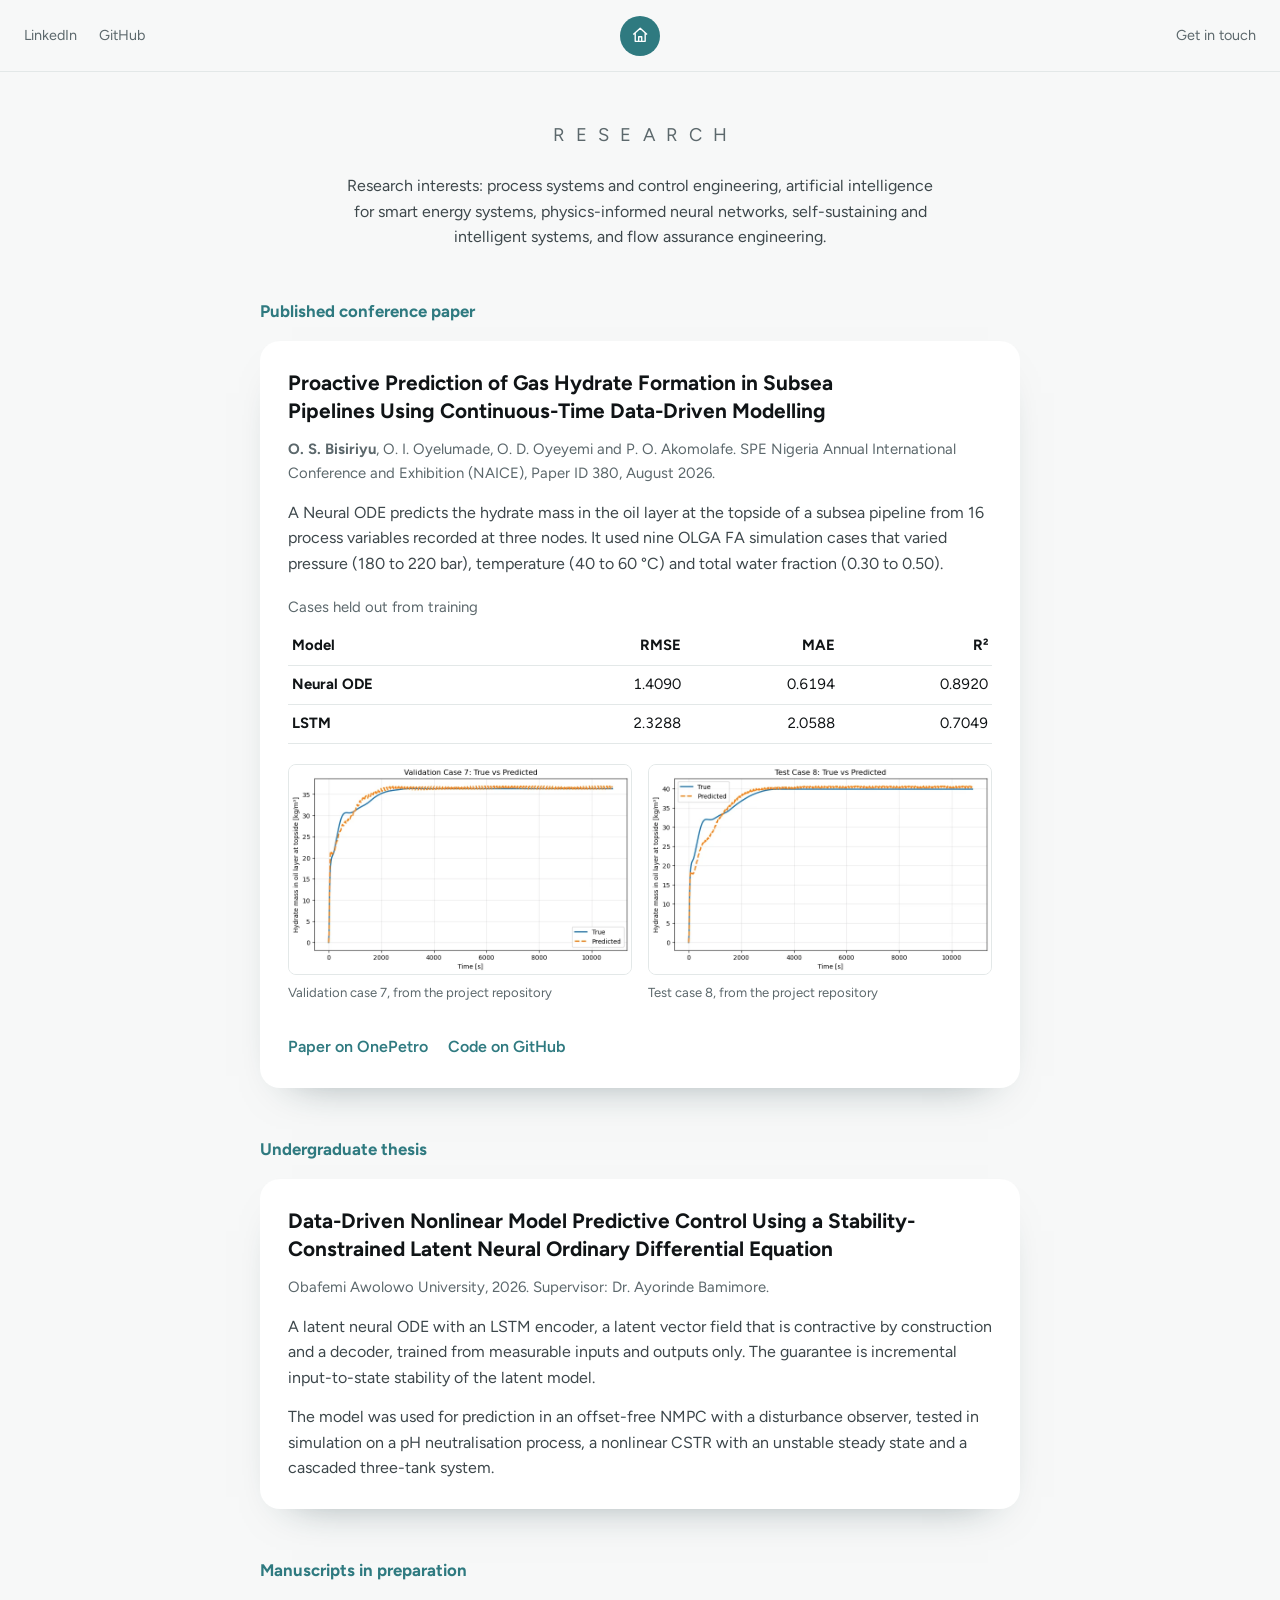
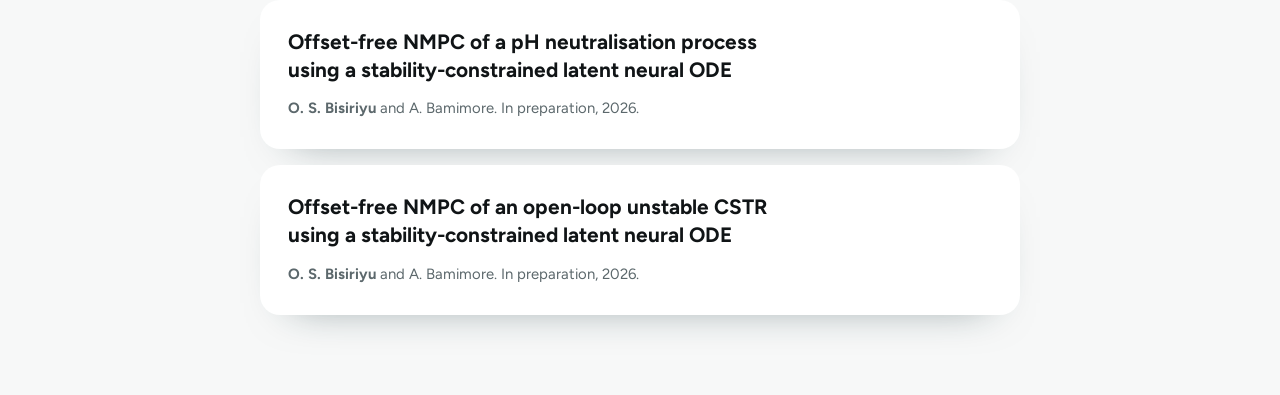
==== research.html @ a317c0d2 "Add research page, tools, inference project and contact links Co-Authored-By: Claude Sonnet 5.5 <nor" ====
<!doctype html>
<html lang="en">
<head>
  <meta charset="utf-8">
  <meta name="viewport" content="width=device-width, initial-scale=1">
  <title>Research and publications | Opeyemi Sodiq Bisiriyu</title>
  <meta name="description" content="Published conference paper, undergraduate thesis and manuscripts in preparation by Opeyemi Sodiq Bisiriyu.">
  <link rel="canonical" href="https://captaincode21.github.io/research.html">
  <link rel="icon" href="assets/favicon.svg" type="image/svg+xml">
  <link rel="stylesheet" href="styles.css">
</head>
<body class="scrolled sub">
  <header class="top">
    <span class="links"><a href="https://www.linkedin.com/in/opeyemi-bisiriyu-a831b3240">LinkedIn</a><a href="https://github.com/captaincode21">GitHub</a></span>
    <a class="home" href="./" aria-label="Home"><svg viewBox="0 0 24 24" aria-hidden="true"><path d="m3 11 9-8 9 8M5.500 9.500V20h13V9.500M10 20v-6h4v6"/></svg></a>
    <a class="touch" href="./#contact">Get in touch</a>
  </header>

  <main class="research">
    <h1 class="title">Research</h1>
    <p class="interests">Research interests: process systems and control engineering, artificial intelligence for smart energy systems, physics-informed neural networks, self-sustaining and intelligent systems, and flow assurance engineering.</p>

    <h2>Published conference paper</h2>
    <article class="paper">
      <h3>Proactive Prediction of Gas Hydrate Formation in Subsea Pipelines Using Continuous-Time Data-Driven Modelling</h3>
      <p class="cite"><strong>O. S. Bisiriyu</strong>, O. I. Oyelumade, O. D. Oyeyemi and P. O. Akomolafe. SPE Nigeria Annual International Conference and Exhibition (NAICE), Paper ID 380, August 2026.</p>
      <p>A Neural ODE predicts the hydrate mass in the oil layer at the topside of a subsea pipeline from 16 process variables recorded at three nodes. It used nine OLGA FA simulation cases that varied pressure (180 to 220 bar), temperature (40 to 60 &deg;C) and total water fraction (0.30 to 0.50).</p>
      <table>
        <caption>Cases held out from training</caption>
        <thead><tr><th scope="col">Model</th><th scope="col">RMSE</th><th scope="col">MAE</th><th scope="col">R&sup2;</th></tr></thead>
        <tbody>
          <tr><th scope="row">Neural ODE</th><td>1.4090</td><td>0.6194</td><td>0.8920</td></tr>
          <tr><th scope="row">LSTM</th><td>2.3288</td><td>2.0588</td><td>0.7049</td></tr>
        </tbody>
      </table>
      <div class="figs">
        <figure><img src="assets/research/validation-case-7.webp" width="764" height="468" loading="lazy" alt="True and predicted hydrate mass over time for validation case 7"><figcaption>Validation case 7, from the project repository</figcaption></figure>
        <figure><img src="assets/research/test-case-8.webp" width="764" height="468" loading="lazy" alt="True and predicted hydrate mass over time for test case 8"><figcaption>Test case 8, from the project repository</figcaption></figure>
      </div>
      <p><a class="more" href="https://onepetro.org/SPENAIC/proceedings-abstract/26NAIC/26NAIC/802210">Paper on OnePetro</a><a class="more" href="https://github.com/captaincode21/hydrate-node-flowassurance">Code on GitHub</a></p>
    </article>

    <h2>Undergraduate thesis</h2>
    <article class="paper">
      <h3>Data-Driven Nonlinear Model Predictive Control Using a Stability-Constrained Latent Neural Ordinary Differential Equation</h3>
      <p class="cite">Obafemi Awolowo University, 2026. Supervisor: Dr. Ayorinde Bamimore.</p>
      <p>A latent neural ODE with an LSTM encoder, a latent vector field that is contractive by construction and a decoder, trained from measurable inputs and outputs only. The guarantee is incremental input-to-state stability of the latent model.</p>
      <p>The model was used for prediction in an offset-free NMPC with a disturbance observer, tested in simulation on a pH neutralisation process, a nonlinear CSTR with an unstable steady state and a cascaded three-tank system.</p>
    </article>

    <h2>Manuscripts in preparation</h2>
    <article class="paper">
      <h3>Offset-free NMPC of a pH neutralisation process using a stability-constrained latent neural ODE</h3>
      <p class="cite"><strong>O. S. Bisiriyu</strong> and A. Bamimore. In preparation, 2026.</p>
    </article>
    <article class="paper">
      <h3>Offset-free NMPC of an open-loop unstable CSTR using a stability-constrained latent neural ODE</h3>
      <p class="cite"><strong>O. S. Bisiriyu</strong> and A. Bamimore. In preparation, 2026.</p>
    </article>
  </main>
</body>
</html>
---- styles.css ----
@font-face { font-family: Figtree; font-weight: 300 900; font-display: swap; src: url(assets/figtree.woff2) format("woff2"); }
:root { --bg: #f7f8f8; --card: #fff; --ink: #101416; --body: #3d474b; --soft: #5c686c; --line: #e3e8e8; --teal: #2f7a80; --band: #cfe0e1; }

* { box-sizing: border-box; margin: 0; padding: 0; }
html { scroll-behavior: smooth; }
body { background: var(--bg); color: var(--ink); font-family: Figtree, system-ui, sans-serif; line-height: 1.6; overflow-x: hidden; }
a { color: inherit; text-decoration: none; }
a:focus-visible, button:focus-visible, .track:focus-visible { outline: 2px solid var(--teal); outline-offset: 4px; border-radius: 4px; }
.sr { position: absolute; width: 1px; height: 1px; overflow: hidden; clip-path: inset(50%); white-space: nowrap; }
.skip { position: fixed; left: 1rem; top: -4rem; z-index: 5; background: var(--ink); color: #fff; padding: .5rem 1rem; }
.skip:focus { top: 1rem; }

.top { position: fixed; inset: 0 0 auto; z-index: 3; display: flex; justify-content: space-between; align-items: center; padding: 1.1rem 1.5rem; font-size: .9rem; color: var(--soft); transition: background .25s, box-shadow .25s; }
.scrolled .top { background: var(--bg); box-shadow: 0 1px 0 var(--line); }
.top a { padding: .4rem 0; }
.top a:hover, nav a:hover { color: var(--teal); }
.touch { display: flex; align-items: center; gap: .5rem; }
.touch svg { width: 20px; height: 20px; }

.hero { position: relative; min-height: 100vh; min-height: 100svh; display: flex; flex-direction: column; align-items: center; justify-content: center; text-align: center; padding: 5rem 1.25rem; overflow: hidden; }
.ring { position: absolute; left: 50%; top: 50%; border: 1px solid var(--line); border-radius: 50%; translate: -50% -50%; animation: breathe 6s ease-in-out infinite; pointer-events: none; }
.ring:nth-child(1) { width: 340px; height: 340px; }
.ring:nth-child(2) { width: 540px; height: 540px; animation-delay: .6s; }
.ring:nth-child(3) { width: 760px; height: 760px; animation-delay: 1.2s; }
@keyframes breathe { 50% { scale: 1.05; opacity: .55; } }
.hero > :not(.ring) { position: relative; }
.avatar { width: clamp(168px, 26vh, 232px); height: auto; aspect-ratio: 1; border-radius: 50%; object-fit: cover; box-shadow: 0 0 0 6px #fff, 0 18px 40px -18px rgb(20 50 55 / .45); }
.role { margin-top: 2.25rem; font-size: .8rem; font-weight: 500; letter-spacing: .36em; padding-left: .36em; line-height: 2; text-transform: uppercase; color: var(--soft); }
.role span { display: inline-block; }
h1 { margin-top: .7rem; min-height: 1.2em; display: flex; align-items: center; justify-content: center; font-size: clamp(2rem, 5.4vw, 3.4rem); font-weight: 650; line-height: 1.2; letter-spacing: -.015em; }
.cursor { display: inline-block; width: 4px; height: 1em; margin-left: .2em; vertical-align: -.12em; background: var(--teal); opacity: .6; animation: blink 1s steps(1) infinite; }
@keyframes blink { 50% { opacity: 0; } }
.lead { max-width: 33em; margin-top: 1rem; font-size: clamp(1.05rem, 1.9vw, 1.35rem); color: var(--body); text-wrap: balance; }
nav { display: flex; flex-wrap: wrap; justify-content: center; gap: .5rem 2.6rem; margin-top: 2rem; font-size: .78rem; letter-spacing: .12em; text-transform: uppercase; color: var(--soft); }
nav a { padding: .6rem 0; }

section.page { position: relative; min-height: 100vh; min-height: 100svh; display: flex; flex-direction: column; justify-content: center; padding: 6rem 1.5rem 5rem; }
.title { margin-bottom: 3rem; text-align: center; font-size: 1.15rem; font-weight: 400; letter-spacing: .6em; padding-left: .6em; text-transform: uppercase; color: var(--soft); }
.wrap { width: 100%; max-width: 62rem; margin: 0 auto; }

.about { display: grid; grid-template-columns: 18rem 1fr; gap: 4rem; align-items: center; }
.about img { width: 100%; height: auto; border-radius: 1.25rem; box-shadow: 0 24px 50px -28px rgb(20 50 55 / .5); }
.about h3 { font-size: clamp(1.5rem, 3vw, 2rem); line-height: 1.25; margin-bottom: 1.25rem; text-wrap: balance; }
.about p { color: var(--body); margin-top: 1rem; }

.group { text-align: center; }
.group + .group { margin-top: 3.5rem; }
.group h3 { font-size: 1.05rem; font-weight: 600; margin-bottom: 1.75rem; }
.tiles { display: flex; flex-wrap: wrap; justify-content: center; gap: 1.75rem 1rem; max-width: 38rem; margin: 0 auto; list-style: none; }
.tiles li { width: 8.5rem; font-size: .92rem; line-height: 1.35; color: var(--body); }
.tiles svg { display: block; width: 5rem; height: 5rem; margin: 0 auto .85rem; padding: 1.35rem; border-radius: 50%; background: var(--card); box-shadow: 0 10px 24px -14px rgb(20 50 55 / .45); fill: none; stroke: var(--teal); stroke-width: 1.6; stroke-linecap: round; stroke-linejoin: round; }

.projects { overflow: hidden; }
.projects::before { content: ""; position: absolute; inset: 28% -10% 12%; background: var(--band); opacity: .55; transform: skewY(-9deg); }
.projects > * { position: relative; }
.track { display: flex; overflow-x: auto; scroll-snap-type: x mandatory; scrollbar-width: none; }
.track::-webkit-scrollbar { display: none; }
.slide { flex: 0 0 100%; min-width: 0; scroll-snap-align: start; display: grid; grid-template-columns: 1.15fr 1fr; gap: 3rem; align-items: center; padding: 1rem 1.75rem 2.75rem; }
.drawing { background: var(--card); border-radius: 1.25rem; padding: 1.5rem; box-shadow: 0 24px 50px -30px rgb(20 50 55 / .55); }
.meta { display: flex; align-items: center; gap: .75rem; font-size: .88rem; color: var(--body); }
.status { padding: .1rem .7rem; border-radius: 2rem; background: var(--card); border: 1px dashed var(--teal); color: var(--teal); font-weight: 600; }
.slide h3 { margin: .9rem 0; font-size: clamp(1.35rem, 2.6vw, 1.8rem); line-height: 1.25; }
.slide h3 span { text-decoration: underline; text-decoration-color: var(--teal); text-underline-offset: .2em; }
.slide p { color: var(--body); }
.tools { display: flex; flex-wrap: wrap; gap: .45rem; list-style: none; margin-top: 1.25rem; }
.tools li { padding: .2rem .7rem; background: var(--card); border-radius: .5rem; font-size: .82rem; }
.more { display: inline-block; margin: 1.1rem 1.25rem 0 0; font-weight: 600; color: var(--teal); }
.controls { display: flex; justify-content: center; align-items: center; gap: 1rem; margin-top: 1rem; }
.controls button { cursor: pointer; border: 0; background: var(--card); color: var(--ink); width: 2.75rem; height: 2.75rem; border-radius: 50%; font: inherit; font-size: 1.2rem; box-shadow: 0 8px 20px -12px rgb(20 50 55 / .6); }
#dots { display: flex; gap: .25rem; }
#dots button { width: 1.5rem; height: 1.5rem; background: none; box-shadow: none; display: grid; place-items: center; }
#dots button::after { content: ""; width: .6rem; height: .6rem; border-radius: 50%; background: #aab9bb; }
#dots button[aria-current="true"]::after { background: var(--teal); }

.drawing svg { display: block; width: 100%; height: auto; }
.drawing svg * { fill: none; stroke: #5c686c; stroke-width: 1.6; stroke-linejoin: round; stroke-linecap: round; }
.drawing svg text { fill: #5c686c; stroke: none; font: 500 12px Figtree, system-ui, sans-serif; }
.drawing svg .head { fill: #5c686c; stroke: none; }
.drawing svg .axis { stroke: #d5dddd; }
.drawing svg .pv { stroke: var(--teal); stroke-width: 2.4; }
.drawing svg .mv { stroke: #b4651c; stroke-width: 2.2; }
.drawing svg .limit { stroke: #b4651c; stroke-dasharray: 7 5; }
.drawing svg .vessel { stroke-width: 2.2; fill: #edf3f3; }
.drawing svg .pipe { stroke-width: 2.8; }
.drawing svg .est { stroke: var(--teal); stroke-dasharray: 4 4; }

.contact { text-align: center; }
.contact h3 { font-size: clamp(1.6rem, 4vw, 2.4rem); margin-bottom: 2rem; }
.contact dl { display: inline-grid; grid-template-columns: auto auto; gap: .75rem 1.5rem; text-align: left; font-size: 1.1rem; }
.contact dt { color: var(--soft); }
.contact dd a { color: var(--teal); text-decoration: underline; text-underline-offset: .2em; overflow-wrap: anywhere; }
.pending { color: var(--soft); border-bottom: 1px dashed var(--soft); }

.top .home { position: absolute; left: 50%; top: 50%; translate: -50% -50%; width: 2.5rem; height: 2.5rem; padding: 0; border-radius: 50%; background: var(--teal); display: grid; place-items: center; opacity: 0; visibility: hidden; transition: opacity .25s, visibility .25s; }
.home svg { width: 1.15rem; height: 1.15rem; fill: none; stroke: #fff; stroke-width: 1.8; stroke-linejoin: round; }
.scrolled .home { opacity: 1; visibility: visible; }

.links { display: flex; gap: 1.4rem; }
.kit { display: grid; grid-template-columns: repeat(2, minmax(0, 1fr)); gap: 1.25rem; text-align: left; }
.kit > div { background: var(--card); border-radius: 1rem; padding: 1.25rem; box-shadow: 0 14px 34px -26px rgb(20 50 55 / .55); }
.kit h4 { font-size: .95rem; margin-bottom: .75rem; color: var(--teal); }
.chips { display: flex; flex-wrap: wrap; gap: .45rem; list-style: none; }
.chips li { padding: .2rem .7rem; background: var(--bg); border-radius: .5rem; font-size: .86rem; }

.sub .top .home { opacity: 1; visibility: visible; }
.research { max-width: 50rem; margin: 0 auto; padding: 7rem 1.25rem 5rem; }
.research .title { font-size: 1.15rem; min-height: 0; display: block; line-height: 1.4; margin-bottom: 1.5rem; }
.interests { text-align: center; color: var(--body); max-width: 38rem; margin: 0 auto; }
.research h2 { font-size: 1.05rem; color: var(--teal); margin: 3rem 0 1rem; }
.paper { background: var(--card); border-radius: 1.25rem; padding: 1.75rem; box-shadow: 0 20px 44px -32px rgb(20 50 55 / .55); }
.paper + .paper { margin-top: 1rem; }
.paper h3 { font-size: 1.3rem; line-height: 1.35; text-wrap: balance; }
.paper p { margin-top: .85rem; color: var(--body); }
.paper .cite { font-size: .93rem; color: var(--soft); }
.paper table { width: 100%; border-collapse: collapse; margin-top: 1.25rem; font-size: .93rem; font-variant-numeric: tabular-nums; }
.paper caption { text-align: left; color: var(--soft); margin-bottom: .4rem; }
.paper th, .paper td { padding: .45rem .25rem; border-bottom: 1px solid var(--line); text-align: right; }
.paper th:first-child { text-align: left; }
.figs { display: grid; grid-template-columns: repeat(2, minmax(0, 1fr)); gap: 1rem; margin-top: 1.25rem; }
.figs img { display: block; width: 100%; height: auto; border: 1px solid var(--line); border-radius: .5rem; }
.figs figcaption { margin-top: .4rem; font-size: .82rem; color: var(--soft); }

@media (max-width: 760px) {
  .kit, .figs { grid-template-columns: minmax(0, 1fr); }
  .paper { padding: 1.25rem; }
  .contact dl { grid-template-columns: minmax(0, 1fr); gap: .15rem; text-align: center; font-size: 1rem; }
  .contact dd { margin-bottom: .9rem; }
  .about, .slide { grid-template-columns: minmax(0, 1fr); gap: 2rem; }
  .about img { max-width: 14rem; margin: 0 auto; }
  .drawing { padding: .75rem; }
  .slide { padding: .75rem 1rem 2rem; }
}
@media (max-width: 480px) {
  .top { padding: .8rem 1.1rem; font-size: .82rem; }
  .role { margin-top: 1.5rem; }
  .avatar { width: 150px; }
  nav { max-width: 19rem; margin-top: 1.25rem; gap: 0 1.5rem; }
  .title { letter-spacing: .4em; padding-left: .4em; margin-bottom: 2rem; }
  .tiles { gap: 1.5rem .6rem; }
  .tiles li { width: 5.9rem; font-size: .84rem; }
}
@media (prefers-reduced-motion: reduce) { html { scroll-behavior: auto; } *, *::before { animation: none !important; transition: none !important; } }
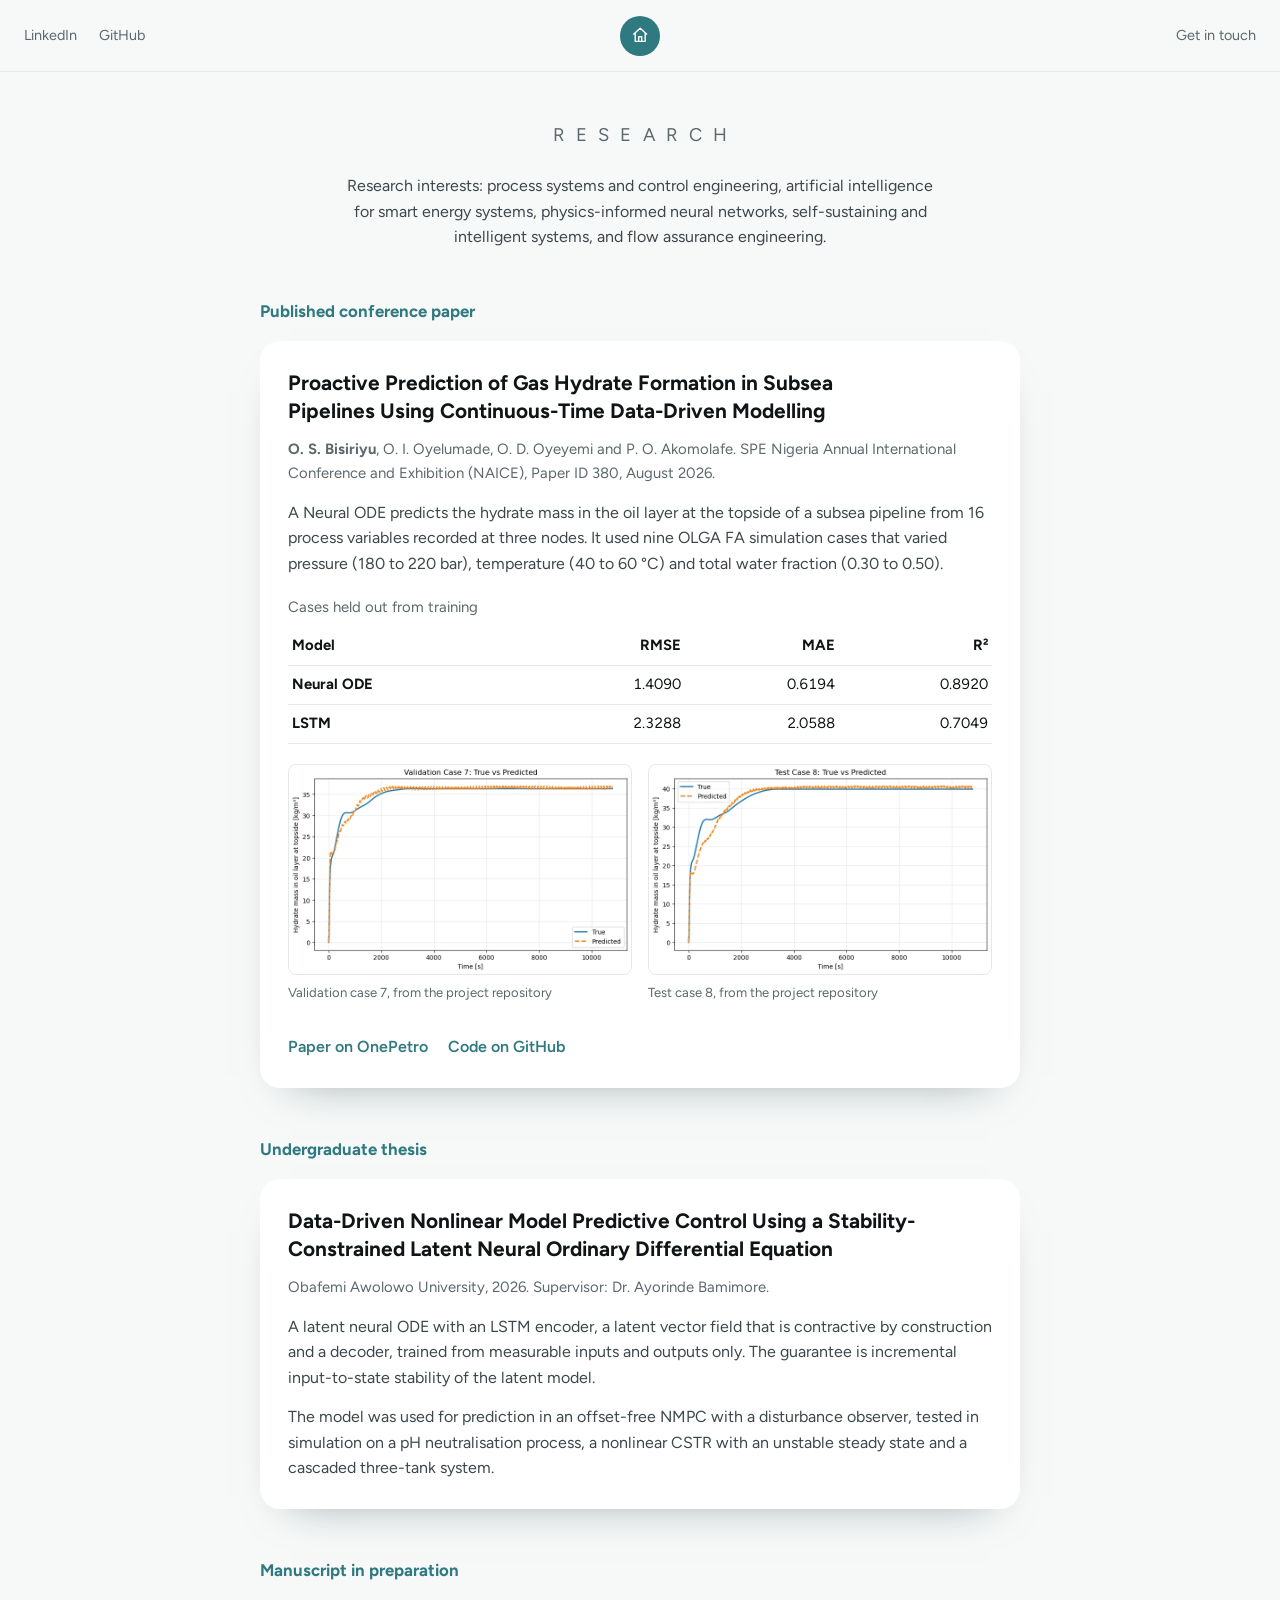
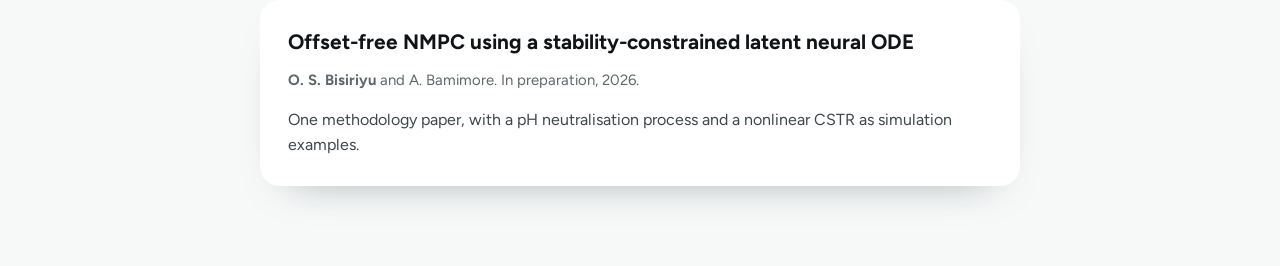
==== commit 97c0d6ce: "List the stability-constrained work as one manuscript Co-Authored-By: Claude Sonnet 5.5 <noreply@ant" ====
--- a/research.html
+++ b/research.html
@@ -4,10 +4,10 @@
   <meta charset="utf-8">
   <meta name="viewport" content="width=device-width, initial-scale=1">
   <title>Research and publications | Opeyemi Sodiq Bisiriyu</title>
-  <meta name="description" content="Published conference paper, undergraduate thesis and manuscripts in preparation by Opeyemi Sodiq Bisiriyu.">
+  <meta name="description" content="Published conference paper, undergraduate thesis and manuscript in preparation by Opeyemi Sodiq Bisiriyu.">
   <link rel="canonical" href="https://captaincode21.github.io/research.html">
   <link rel="icon" href="assets/favicon.svg" type="image/svg+xml">
-  <link rel="stylesheet" href="styles.css">
+  <link rel="stylesheet" href="styles.css?v=2">
 </head>
 <body class="scrolled sub">
   <header class="top">
@@ -48,14 +48,11 @@
       <p>The model was used for prediction in an offset-free NMPC with a disturbance observer, tested in simulation on a pH neutralisation process, a nonlinear CSTR with an unstable steady state and a cascaded three-tank system.</p>
     </article>
 
-    <h2>Manuscripts in preparation</h2>
+    <h2>Manuscript in preparation</h2>
     <article class="paper">
-      <h3>Offset-free NMPC of a pH neutralisation process using a stability-constrained latent neural ODE</h3>
+      <h3>Offset-free NMPC using a stability-constrained latent neural ODE</h3>
       <p class="cite"><strong>O. S. Bisiriyu</strong> and A. Bamimore. In preparation, 2026.</p>
-    </article>
-    <article class="paper">
-      <h3>Offset-free NMPC of an open-loop unstable CSTR using a stability-constrained latent neural ODE</h3>
-      <p class="cite"><strong>O. S. Bisiriyu</strong> and A. Bamimore. In preparation, 2026.</p>
+      <p>One methodology paper, with a pH neutralisation process and a nonlinear CSTR as simulation examples.</p>
     </article>
   </main>
 </body>
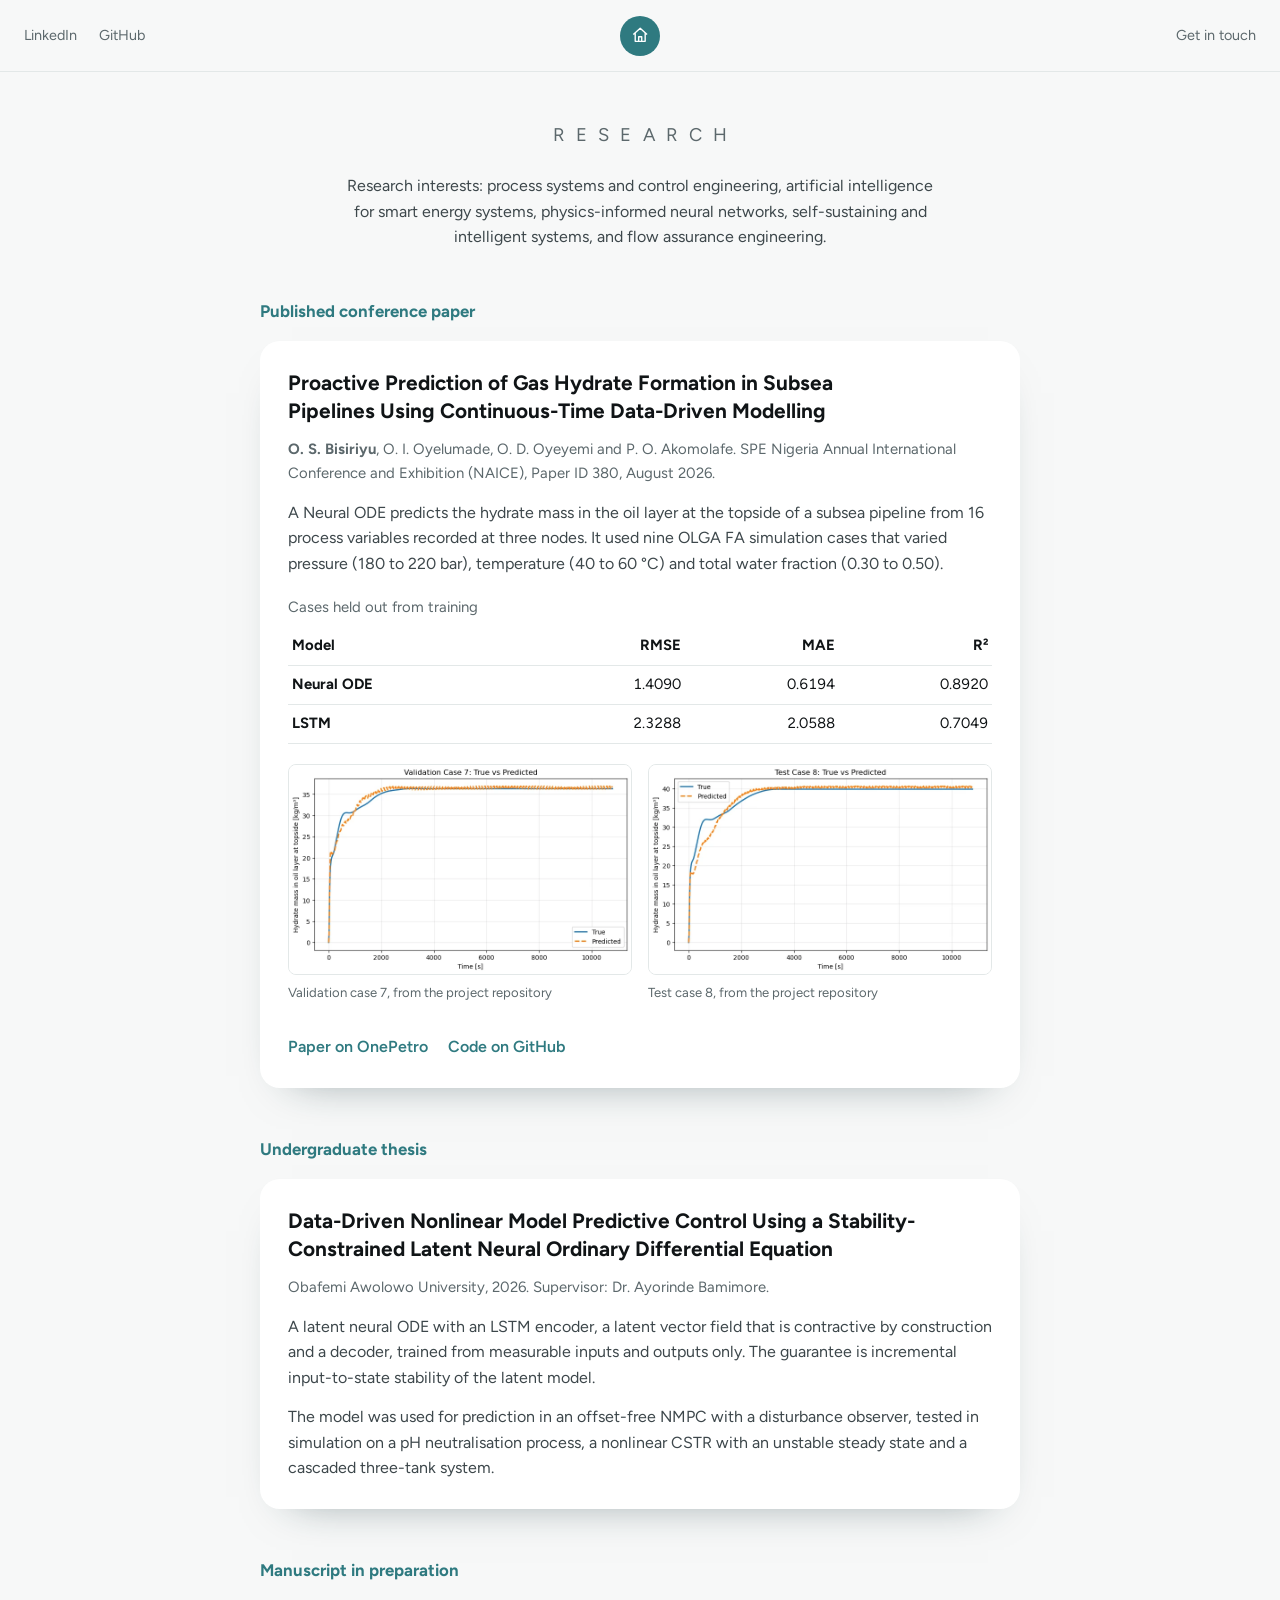
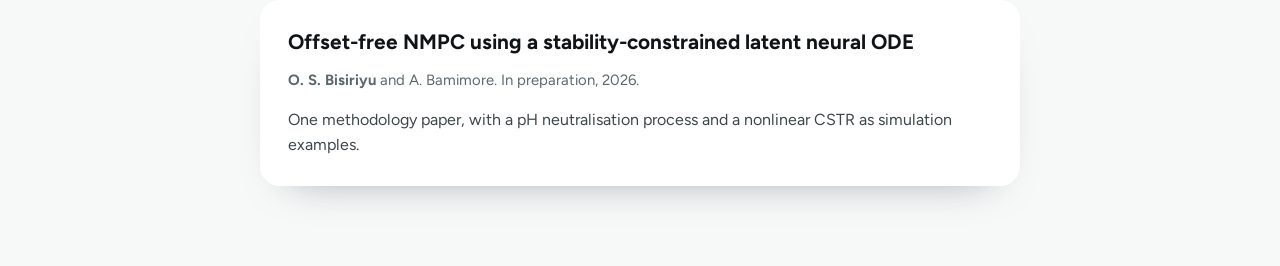
==== commit 180acc9e: "Add scroll-in effects and self-drawing project diagrams Co-Authored-By: Claude Sonnet 5.5 <noreply@a" ====
--- a/research.html
+++ b/research.html
@@ -7,7 +7,7 @@
   <meta name="description" content="Published conference paper, undergraduate thesis and manuscript in preparation by Opeyemi Sodiq Bisiriyu.">
   <link rel="canonical" href="https://captaincode21.github.io/research.html">
   <link rel="icon" href="assets/favicon.svg" type="image/svg+xml">
-  <link rel="stylesheet" href="styles.css?v=2">
+  <link rel="stylesheet" href="styles.css?v=3">
 </head>
 <body class="scrolled sub">
   <header class="top">
@@ -55,5 +55,6 @@
       <p>One methodology paper, with a pH neutralisation process and a nonlinear CSTR as simulation examples.</p>
     </article>
   </main>
+  <script src="motion.js?v=3"></script>
 </body>
 </html>
--- a/styles.css
+++ b/styles.css
@@ -139,4 +139,48 @@
   .tiles { gap: 1.5rem .6rem; }
   .tiles li { width: 5.9rem; font-size: .84rem; }
 }
+/* motion */
+.avatar { animation: pop .9s cubic-bezier(.2, .9, .3, 1.25) both, float 6s 1.2s ease-in-out infinite; }
+.hero .role { animation: rise .7s .25s both; }
+.hero h1 { animation: rise .7s .35s both; }
+.hero .lead { animation: rise .8s .9s both; }
+.hero nav { animation: rise .8s 1.15s both; }
+.top { animation: fade .8s .6s both; }
+.research > .title, .research > .interests { animation: rise .8s both; }
+.research > .interests { animation-delay: .15s; }
+@keyframes pop { from { opacity: 0; scale: .6; } }
+@keyframes float { 50% { translate: 0 -8px; } }
+@keyframes rise { from { opacity: 0; translate: 0 24px; } }
+@keyframes fade { from { opacity: 0; } }
+
+.reveal { opacity: 0; }
+.reveal.up { translate: 0 34px; }
+.reveal.left { translate: -48px 0; }
+.reveal.right { translate: 48px 0; }
+.reveal.pop { scale: .6; }
+.reveal.in { opacity: 1; translate: 0 0; scale: 1; transition: opacity .7s var(--delay), translate .8s cubic-bezier(.2, .7, .2, 1) var(--delay), scale .6s cubic-bezier(.2, .9, .3, 1.3) var(--delay); }
+
+.drawing svg .trace { stroke-dasharray: 1; stroke-linecap: butt; }
+.animated .drawing svg .trace { stroke-dashoffset: 1; }
+.animated.draw .drawing svg .trace { stroke-dashoffset: 0; transition: stroke-dashoffset 1.8s ease-in-out .15s; }
+.animated .drawing svg :is(text, .limit, .est, .head) { opacity: 0; }
+.animated.draw .drawing svg :is(text, .limit, .est, .head) { opacity: 1; transition: opacity .6s 1.5s; }
+.animated .drawing svg .vessel { fill-opacity: 0; }
+.animated.draw .drawing svg .vessel { fill-opacity: 1; transition: stroke-dashoffset 1.8s ease-in-out .15s, fill-opacity .6s 1.5s; }
+.animated .tools li { opacity: 0; translate: 0 10px; }
+.animated.draw .tools li { opacity: 1; translate: 0 0; transition: opacity .4s, translate .4s; }
+.tools li:nth-child(2) { transition-delay: .08s !important; }
+.tools li:nth-child(3) { transition-delay: .16s !important; }
+.tools li:nth-child(4) { transition-delay: .24s !important; }
+.tools li:nth-child(5) { transition-delay: .32s !important; }
+.tools li:nth-child(6) { transition-delay: .4s !important; }
+.tools li:nth-child(7) { transition-delay: .48s !important; }
+
+.tiles svg, .kit > div, .paper, .controls button, .drawing { transition: transform .25s, box-shadow .25s; }
+@media (hover: hover) {
+  .tiles li:hover svg { transform: translateY(-6px) scale(1.06); }
+  .kit > div:hover, .drawing:hover { transform: translateY(-5px); }
+  .controls > button:hover { transform: scale(1.1); }
+}
+
 @media (prefers-reduced-motion: reduce) { html { scroll-behavior: auto; } *, *::before { animation: none !important; transition: none !important; } }
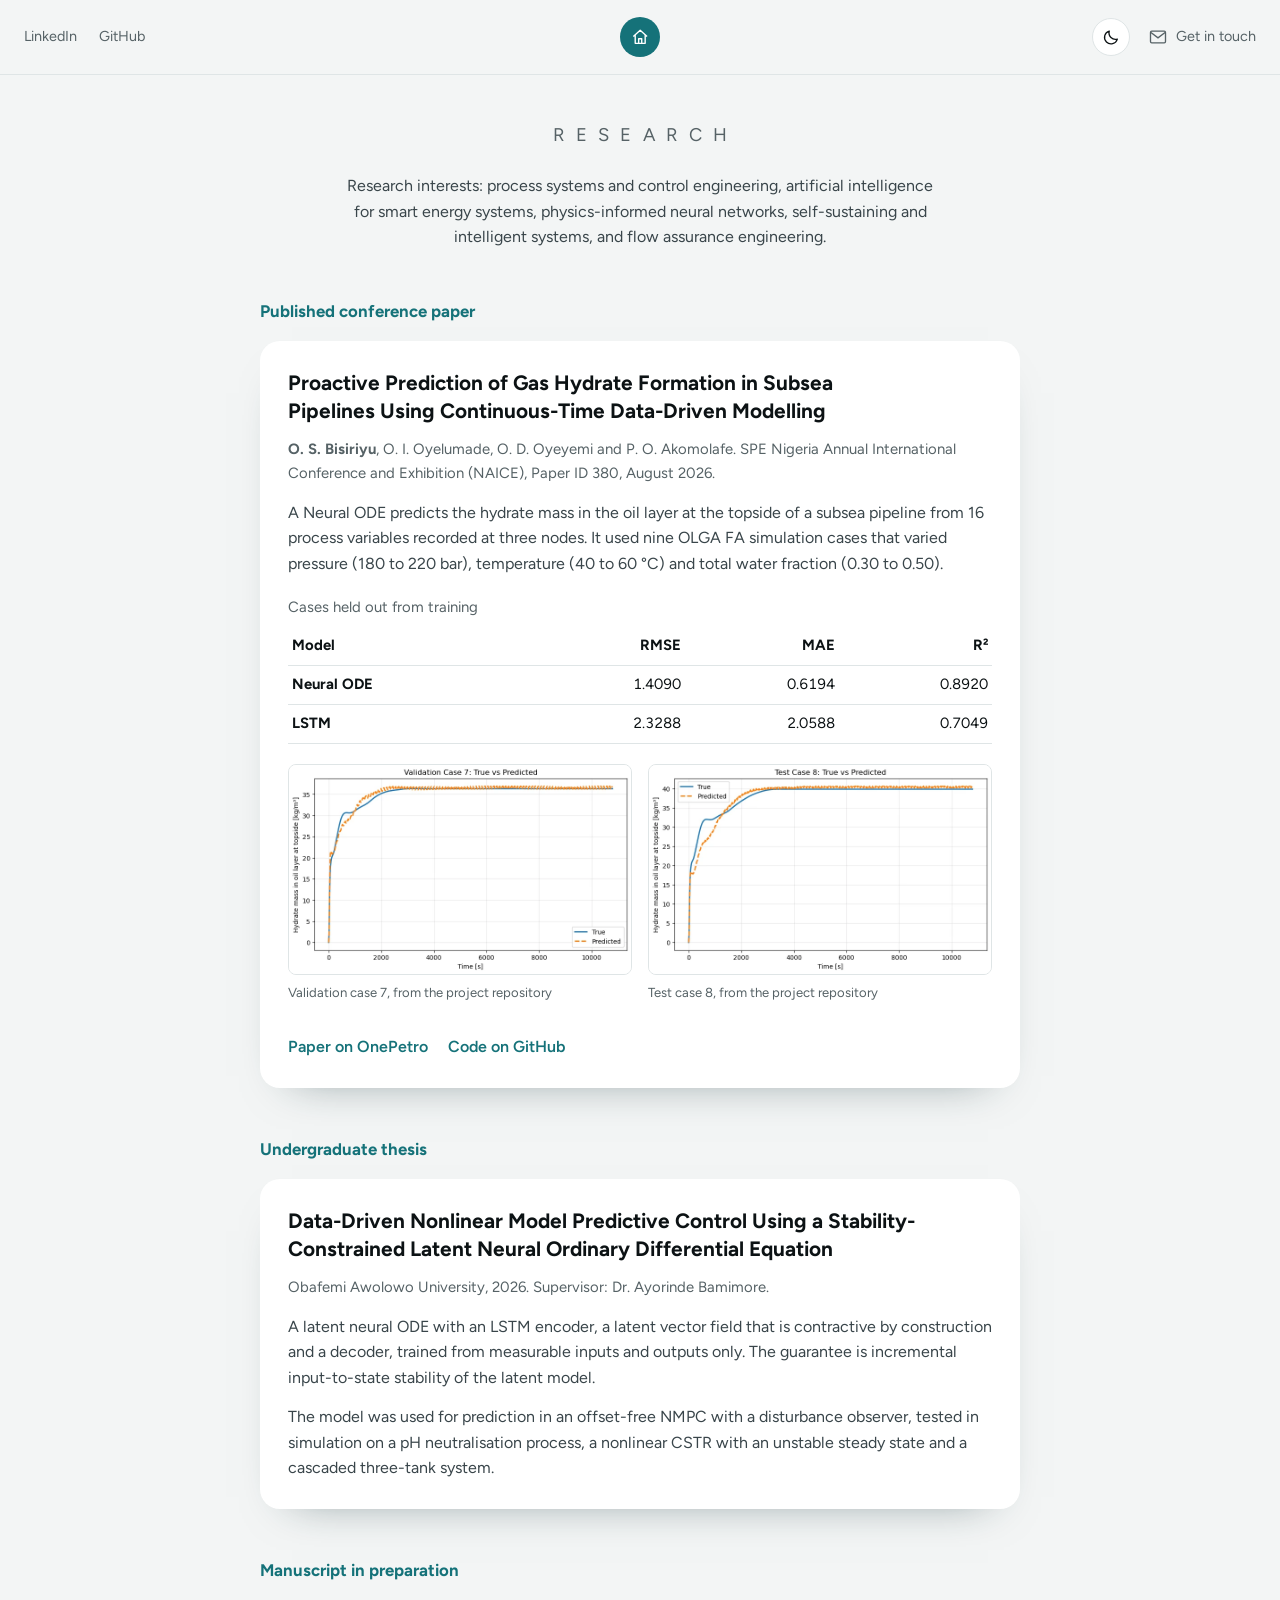
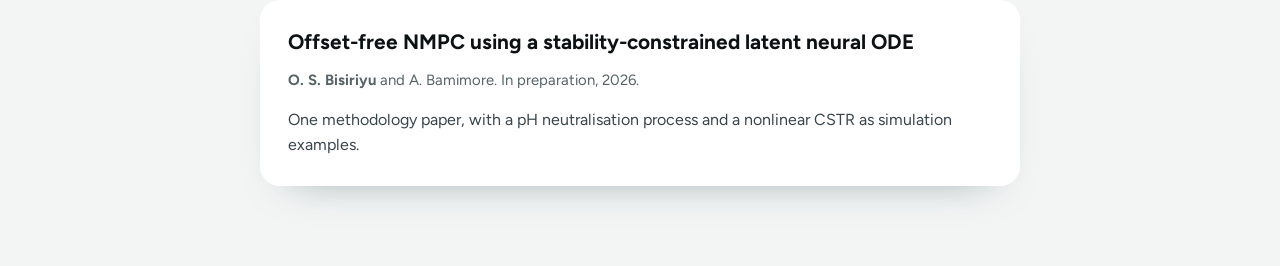
==== commit 1f5b1c21: "Redesign with mixed section themes, black theme and live control trend Co-Authored-By: Claude Sonnet" ====
--- a/research.html
+++ b/research.html
@@ -7,13 +7,24 @@
   <meta name="description" content="Published conference paper, undergraduate thesis and manuscript in preparation by Opeyemi Sodiq Bisiriyu.">
   <link rel="canonical" href="https://captaincode21.github.io/research.html">
   <link rel="icon" href="assets/favicon.svg" type="image/svg+xml">
-  <link rel="stylesheet" href="styles.css?v=3">
+  <script>
+    // pick the theme before the page paints
+    try { var t = localStorage.getItem('theme'); } catch (e) {}
+    document.documentElement.dataset.theme = t || (matchMedia('(prefers-color-scheme: dark)').matches ? 'dark' : 'light');
+  </script>
+  <link rel="stylesheet" href="styles.css?v=4">
 </head>
 <body class="scrolled sub">
   <header class="top">
     <span class="links"><a href="https://www.linkedin.com/in/opeyemi-bisiriyu-a831b3240">LinkedIn</a><a href="https://github.com/captaincode21">GitHub</a></span>
     <a class="home" href="./" aria-label="Home"><svg viewBox="0 0 24 24" aria-hidden="true"><path d="m3 11 9-8 9 8M5.500 9.500V20h13V9.500M10 20v-6h4v6"/></svg></a>
-    <a class="touch" href="./#contact">Get in touch</a>
+    <span class="right">
+      <button type="button" class="theme" aria-label="Black theme" aria-pressed="false" hidden>
+        <svg class="moon" viewBox="0 0 24 24" aria-hidden="true"><path d="M20 14.500A8.500 8.500 0 0 1 9.500 4 8.500 8.500 0 1 0 20 14.500z"/></svg>
+        <svg class="sun" viewBox="0 0 24 24" aria-hidden="true"><circle cx="12" cy="12" r="4"/><path d="M12 2v2.500M12 19.500V22M2 12h2.500M19.500 12H22M4.900 4.900l1.800 1.800M17.300 17.300l1.800 1.800M19.100 4.900l-1.800 1.800M6.700 17.300l-1.800 1.800"/></svg>
+      </button>
+      <a class="touch" href="./#contact"><svg viewBox="0 0 24 24" fill="none" stroke="currentColor" stroke-width="1.6" aria-hidden="true"><rect x="3" y="5" width="18" height="14" rx="1.5"/><path d="m3.500 6.500 8.500 6.500 8.500-6.500"/></svg><span>Get in touch</span></a>
+    </span>
   </header>
 
   <main class="research">
@@ -55,6 +66,7 @@
       <p>One methodology paper, with a pH neutralisation process and a nonlinear CSTR as simulation examples.</p>
     </article>
   </main>
-  <script src="motion.js?v=3"></script>
+  <script src="theme.js?v=4"></script>
+  <script src="motion.js?v=4"></script>
 </body>
 </html>
--- a/styles.css
+++ b/styles.css
@@ -1,5 +1,9 @@
 @font-face { font-family: Figtree; font-weight: 300 900; font-display: swap; src: url(assets/figtree.woff2) format("woff2"); }
-:root { --bg: #f7f8f8; --card: #fff; --ink: #101416; --body: #3d474b; --soft: #5c686c; --line: #e3e8e8; --teal: #2f7a80; --band: #cfe0e1; }
+:root { color-scheme: light; --bg: #f3f5f5; --card: #fff; --ink: #0c1214; --body: #39454a; --soft: #566266; --line: #dfe5e6; --teal: #157279; --amber: #b5650f; --band: #cfe3e4; --on-teal: #fff; --mono: ui-monospace, SFMono-Regular, Menlo, Consolas, monospace; }
+:root[data-theme="dark"] { color-scheme: dark; --bg: #000; --card: #0e1315; --ink: #f0f6f6; --body: #bdc9cb; --soft: #94a3a6; --line: #1f282b; --teal: #45d0d6; --amber: #ffad45; --band: #12383b; --on-teal: #021416; }
+/* sections that stay dark in both themes */
+.night { --bg: #0a1113; --card: #121b1e; --ink: #f0f6f6; --body: #bdc9cb; --soft: #94a3a6; --line: #233034; --teal: #45d0d6; --amber: #ffad45; --band: #16393c; --on-teal: #021416; background: var(--bg); color: var(--ink); }
+:root[data-theme="dark"] .night { --bg: #080c0e; }
 
 * { box-sizing: border-box; margin: 0; padding: 0; }
 html { scroll-behavior: smooth; }
@@ -7,7 +11,7 @@
 a { color: inherit; text-decoration: none; }
 a:focus-visible, button:focus-visible, .track:focus-visible { outline: 2px solid var(--teal); outline-offset: 4px; border-radius: 4px; }
 .sr { position: absolute; width: 1px; height: 1px; overflow: hidden; clip-path: inset(50%); white-space: nowrap; }
-.skip { position: fixed; left: 1rem; top: -4rem; z-index: 5; background: var(--ink); color: #fff; padding: .5rem 1rem; }
+.skip { position: fixed; left: 1rem; top: -4rem; z-index: 5; background: var(--ink); color: var(--bg); padding: .5rem 1rem; }
 .skip:focus { top: 1rem; }
 
 .top { position: fixed; inset: 0 0 auto; z-index: 3; display: flex; justify-content: space-between; align-items: center; padding: 1.1rem 1.5rem; font-size: .9rem; color: var(--soft); transition: background .25s, box-shadow .25s; }
@@ -24,7 +28,7 @@
 .ring:nth-child(3) { width: 760px; height: 760px; animation-delay: 1.2s; }
 @keyframes breathe { 50% { scale: 1.05; opacity: .55; } }
 .hero > :not(.ring) { position: relative; }
-.avatar { width: clamp(168px, 26vh, 232px); height: auto; aspect-ratio: 1; border-radius: 50%; object-fit: cover; box-shadow: 0 0 0 6px #fff, 0 18px 40px -18px rgb(20 50 55 / .45); }
+.avatar { width: clamp(168px, 26vh, 232px); height: auto; aspect-ratio: 1; border-radius: 50%; object-fit: cover; box-shadow: 0 0 0 6px var(--card), 0 0 0 8px var(--teal), 0 24px 60px -20px var(--teal); }
 .role { margin-top: 2.25rem; font-size: .8rem; font-weight: 500; letter-spacing: .36em; padding-left: .36em; line-height: 2; text-transform: uppercase; color: var(--soft); }
 .role span { display: inline-block; }
 h1 { margin-top: .7rem; min-height: 1.2em; display: flex; align-items: center; justify-content: center; font-size: clamp(2rem, 5.4vw, 3.4rem); font-weight: 650; line-height: 1.2; letter-spacing: -.015em; }
@@ -38,25 +42,13 @@
 .title { margin-bottom: 3rem; text-align: center; font-size: 1.15rem; font-weight: 400; letter-spacing: .6em; padding-left: .6em; text-transform: uppercase; color: var(--soft); }
 .wrap { width: 100%; max-width: 62rem; margin: 0 auto; }
 
-.about { display: grid; grid-template-columns: 18rem 1fr; gap: 4rem; align-items: center; }
-.about img { width: 100%; height: auto; border-radius: 1.25rem; box-shadow: 0 24px 50px -28px rgb(20 50 55 / .5); }
-.about h3 { font-size: clamp(1.5rem, 3vw, 2rem); line-height: 1.25; margin-bottom: 1.25rem; text-wrap: balance; }
-.about p { color: var(--body); margin-top: 1rem; }
-
-.group { text-align: center; }
-.group + .group { margin-top: 3.5rem; }
-.group h3 { font-size: 1.05rem; font-weight: 600; margin-bottom: 1.75rem; }
-.tiles { display: flex; flex-wrap: wrap; justify-content: center; gap: 1.75rem 1rem; max-width: 38rem; margin: 0 auto; list-style: none; }
-.tiles li { width: 8.5rem; font-size: .92rem; line-height: 1.35; color: var(--body); }
-.tiles svg { display: block; width: 5rem; height: 5rem; margin: 0 auto .85rem; padding: 1.35rem; border-radius: 50%; background: var(--card); box-shadow: 0 10px 24px -14px rgb(20 50 55 / .45); fill: none; stroke: var(--teal); stroke-width: 1.6; stroke-linecap: round; stroke-linejoin: round; }
-
 .projects { overflow: hidden; }
-.projects::before { content: ""; position: absolute; inset: 28% -10% 12%; background: var(--band); opacity: .55; transform: skewY(-9deg); }
+.projects::before { content: ""; position: absolute; inset: 28% -10% 12%; background: var(--band); transform: skewY(-9deg); }
 .projects > * { position: relative; }
 .track { display: flex; overflow-x: auto; scroll-snap-type: x mandatory; scrollbar-width: none; }
 .track::-webkit-scrollbar { display: none; }
 .slide { flex: 0 0 100%; min-width: 0; scroll-snap-align: start; display: grid; grid-template-columns: 1.15fr 1fr; gap: 3rem; align-items: center; padding: 1rem 1.75rem 2.75rem; }
-.drawing { background: var(--card); border-radius: 1.25rem; padding: 1.5rem; box-shadow: 0 24px 50px -30px rgb(20 50 55 / .55); }
+.drawing { background: var(--card); border: 1px solid var(--line); border-radius: 1.25rem; padding: 1.5rem; box-shadow: 0 30px 60px -30px #000; }
 .meta { display: flex; align-items: center; gap: .75rem; font-size: .88rem; color: var(--body); }
 .status { padding: .1rem .7rem; border-radius: 2rem; background: var(--card); border: 1px dashed var(--teal); color: var(--teal); font-weight: 600; }
 .slide h3 { margin: .9rem 0; font-size: clamp(1.35rem, 2.6vw, 1.8rem); line-height: 1.25; }
@@ -69,39 +61,26 @@
 .controls button { cursor: pointer; border: 0; background: var(--card); color: var(--ink); width: 2.75rem; height: 2.75rem; border-radius: 50%; font: inherit; font-size: 1.2rem; box-shadow: 0 8px 20px -12px rgb(20 50 55 / .6); }
 #dots { display: flex; gap: .25rem; }
 #dots button { width: 1.5rem; height: 1.5rem; background: none; box-shadow: none; display: grid; place-items: center; }
-#dots button::after { content: ""; width: .6rem; height: .6rem; border-radius: 50%; background: #aab9bb; }
-#dots button[aria-current="true"]::after { background: var(--teal); }
+#dots button::after { content: ""; width: .6rem; height: .6rem; border-radius: 50%; background: var(--soft); opacity: .5; }
+#dots button[aria-current="true"]::after { background: var(--teal); opacity: 1; }
 
 .drawing svg { display: block; width: 100%; height: auto; }
-.drawing svg * { fill: none; stroke: #5c686c; stroke-width: 1.6; stroke-linejoin: round; stroke-linecap: round; }
-.drawing svg text { fill: #5c686c; stroke: none; font: 500 12px Figtree, system-ui, sans-serif; }
-.drawing svg .head { fill: #5c686c; stroke: none; }
-.drawing svg .axis { stroke: #d5dddd; }
+.drawing svg * { fill: none; stroke: var(--soft); stroke-width: 1.6; stroke-linejoin: round; stroke-linecap: round; }
+.drawing svg text { fill: var(--soft); stroke: none; font: 500 12px Figtree, system-ui, sans-serif; }
+.drawing svg .head { fill: var(--soft); stroke: none; }
+.drawing svg .axis { stroke: var(--line); }
 .drawing svg .pv { stroke: var(--teal); stroke-width: 2.4; }
-.drawing svg .mv { stroke: #b4651c; stroke-width: 2.2; }
-.drawing svg .limit { stroke: #b4651c; stroke-dasharray: 7 5; }
-.drawing svg .vessel { stroke-width: 2.2; fill: #edf3f3; }
+.drawing svg .mv { stroke: var(--amber); stroke-width: 2.2; }
+.drawing svg .limit { stroke: var(--amber); stroke-dasharray: 7 5; }
+.drawing svg .vessel { stroke-width: 2.2; fill: var(--band); }
 .drawing svg .pipe { stroke-width: 2.8; }
 .drawing svg .est { stroke: var(--teal); stroke-dasharray: 4 4; }
 
-.contact { text-align: center; }
-.contact h3 { font-size: clamp(1.6rem, 4vw, 2.4rem); margin-bottom: 2rem; }
-.contact dl { display: inline-grid; grid-template-columns: auto auto; gap: .75rem 1.5rem; text-align: left; font-size: 1.1rem; }
-.contact dt { color: var(--soft); }
-.contact dd a { color: var(--teal); text-decoration: underline; text-underline-offset: .2em; overflow-wrap: anywhere; }
-.pending { color: var(--soft); border-bottom: 1px dashed var(--soft); }
-
 .top .home { position: absolute; left: 50%; top: 50%; translate: -50% -50%; width: 2.5rem; height: 2.5rem; padding: 0; border-radius: 50%; background: var(--teal); display: grid; place-items: center; opacity: 0; visibility: hidden; transition: opacity .25s, visibility .25s; }
-.home svg { width: 1.15rem; height: 1.15rem; fill: none; stroke: #fff; stroke-width: 1.8; stroke-linejoin: round; }
+.home svg { width: 1.15rem; height: 1.15rem; fill: none; stroke: var(--on-teal); stroke-width: 1.8; stroke-linejoin: round; }
 .scrolled .home { opacity: 1; visibility: visible; }
 
 .links { display: flex; gap: 1.4rem; }
-.kit { display: grid; grid-template-columns: repeat(2, minmax(0, 1fr)); gap: 1.25rem; text-align: left; }
-.kit > div { background: var(--card); border-radius: 1rem; padding: 1.25rem; box-shadow: 0 14px 34px -26px rgb(20 50 55 / .55); }
-.kit h4 { font-size: .95rem; margin-bottom: .75rem; color: var(--teal); }
-.chips { display: flex; flex-wrap: wrap; gap: .45rem; list-style: none; }
-.chips li { padding: .2rem .7rem; background: var(--bg); border-radius: .5rem; font-size: .86rem; }
-
 .sub .top .home { opacity: 1; visibility: visible; }
 .research { max-width: 50rem; margin: 0 auto; padding: 7rem 1.25rem 5rem; }
 .research .title { font-size: 1.15rem; min-height: 0; display: block; line-height: 1.4; margin-bottom: 1.5rem; }
@@ -120,13 +99,100 @@
 .figs img { display: block; width: 100%; height: auto; border: 1px solid var(--line); border-radius: .5rem; }
 .figs figcaption { margin-top: .4rem; font-size: .82rem; color: var(--soft); }
 
+.right { display: flex; align-items: center; gap: 1.1rem; }
+.theme { cursor: pointer; display: grid; place-items: center; width: 2.4rem; height: 2.4rem; border-radius: 50%; border: 1px solid var(--line); background: var(--card); color: var(--ink); }
+.theme[hidden] { display: none; }
+.theme svg { width: 1.15rem; height: 1.15rem; fill: none; stroke: currentColor; stroke-width: 1.7; stroke-linecap: round; stroke-linejoin: round; }
+.theme .sun, :root[data-theme="dark"] .theme .moon { display: none; }
+:root[data-theme="dark"] .theme .sun { display: block; }
+.theme:focus-visible { outline: 2px solid var(--teal); outline-offset: 3px; }
+
+.hero { padding-bottom: calc(14vh + 1.5rem); background: radial-gradient(60% 45% at 50% 28%, color-mix(in srgb, var(--teal) 14%, transparent), transparent 70%); }
+.hero > .trend { position: absolute; left: 0; bottom: 2vh; width: 100%; height: 12vh; opacity: .6; pointer-events: none; -webkit-mask: linear-gradient(90deg, transparent, #000 25%, #000 90%, transparent); mask: linear-gradient(90deg, transparent, #000 25%, #000 90%, transparent); }
+
+.about { display: grid; grid-template-columns: 1fr 1fr; column-gap: 3.5rem; }
+.about > h3 { grid-column: 1 / -1; max-width: 15em; margin-bottom: 2.5rem; font-size: clamp(2.1rem, 6vw, 4.2rem); line-height: 1.08; letter-spacing: -.025em; text-wrap: balance; }
+.about em { font-style: normal; color: var(--teal); }
+.about p { color: var(--body); margin-bottom: 1.1rem; font-size: 1.08rem; }
+.button { display: inline-block; margin-top: .5rem; padding: .75rem 1.4rem; border-radius: 3rem; background: var(--teal); color: var(--on-teal); font-weight: 650; }
+
+.bento { display: grid; grid-template-columns: 1fr 1.25fr; gap: 1.25rem; }
+.card { min-width: 0; border-radius: 1.25rem; padding: 1.5rem; }
+.card h3 { font-size: 1.1rem; margin-bottom: 1rem; }
+.card ul { display: flex; flex-wrap: wrap; gap: .5rem; list-style: none; margin-top: 1rem; }
+.card li { padding: .3rem .8rem; border-radius: .5rem; border: 1px solid currentColor; font-size: .92rem; font-weight: 550; }
+.card li span { font-weight: 400; opacity: .75; font-size: .8rem; margin-left: .2rem; }
+.card svg { display: block; width: 100%; height: auto; fill: none; stroke: currentColor; stroke-width: 1.8; stroke-linejoin: round; }
+.code { grid-row: span 2; background: #10161c; color: #e8eef4; border: 1px solid #26323d; box-shadow: 0 30px 60px -36px #000; }
+.code h3::before { content: ""; display: block; width: .65rem; height: .65rem; margin-bottom: .9rem; border-radius: 50%; background: #ff6b5f; box-shadow: 1.1rem 0 #ffbd2e, 2.2rem 0 #28c840; }
+.code pre { overflow-x: auto; font: .95rem/2.05 var(--mono); }
+.code i { font-style: normal; color: #7fb5ff; }
+.code b { font-weight: 400; color: #8a9aa8; }
+.blueprint { background-color: #123f8c; color: #fff; background-image: linear-gradient(rgb(255 255 255 / .09) 1px, transparent 1px), linear-gradient(90deg, rgb(255 255 255 / .09) 1px, transparent 1px); background-size: 22px 22px; }
+.blueprint svg text { fill: currentColor; stroke: none; font: 600 13px Figtree, sans-serif; text-anchor: middle; }
+.blueprint .tip { fill: currentColor; stroke: none; }
+.blueprint .wire { stroke-dasharray: 8 5; animation: flow 1.2s linear infinite; }
+@keyframes flow { to { stroke-dashoffset: -26; } }
+.flowsheet { background: #f6efe0; color: #33291a; border: 1px solid #e0d3b6; }
+.flowsheet .wire { stroke: #a85a10; stroke-width: 2.4; stroke-dasharray: 8 5; animation: flow 1.2s linear infinite; }
+.board { grid-column: 1 / -1; background: #0b3d2e; color: #eafff4; background-image: radial-gradient(rgb(160 255 210 / .16) 1.5px, transparent 1.6px); background-size: 18px 18px; }
+.board svg { height: 5.5rem; stroke: #ffd666; }
+.board .pwm { stroke-width: 2.4; vector-effect: non-scaling-stroke; stroke-dasharray: 14 4; animation: flow .8s linear infinite; }
+
+.sub-title { margin: 4rem 0 1.5rem; text-align: center; font-size: 1.05rem; font-weight: 600; }
+.ribbons { margin: 0 -1.5rem; }
+.ribbons .sub-title { margin: 3.5rem 1rem .75rem; }
+.ribbon { overflow: hidden; display: flex; padding: .4rem 0; border-block: 1px solid var(--line); }
+.ribbon ul { display: flex; flex-wrap: wrap; justify-content: center; list-style: none; width: 100%; }
+.ribbon li { padding: .25rem 1.1rem; font-size: clamp(1.4rem, 3.6vw, 2.4rem); font-weight: 700; letter-spacing: -.015em; }
+.ribbon li::after { content: ""; display: inline-block; width: .35em; height: .35em; margin-left: 2.2rem; vertical-align: middle; border-radius: 50%; background: var(--teal); }
+.ribbon.back li { color: var(--teal); }
+.ribbon.back li::after { background: var(--amber); }
+.ribbon.moving ul { flex: none; flex-wrap: nowrap; width: max-content; white-space: nowrap; animation: slide 38s linear infinite; }
+.ribbon.moving.back ul { animation-direction: reverse; }
+.ribbon.moving:hover ul, .ribbon.moving:active ul { animation-play-state: paused; }
+@keyframes slide { to { transform: translateX(-100%); } }
+
+.mosaic { display: grid; grid-template-columns: repeat(6, minmax(0, 1fr)); gap: 1rem; list-style: none; }
+.mosaic li { grid-column: span 2; display: flex; flex-direction: column; justify-content: space-between; gap: 2rem; min-height: 10rem; padding: 1.4rem; border-radius: 1.25rem; background: var(--card); border: 1px solid var(--line); font-size: 1.15rem; font-weight: 650; line-height: 1.3; }
+.mosaic li:nth-child(1), .mosaic li:nth-child(2), .mosaic li:nth-child(6), .mosaic li:nth-child(7) { grid-column: span 3; }
+.mosaic li:nth-child(1), .mosaic li:nth-child(7) { background: var(--teal); border-color: var(--teal); color: var(--on-teal); }
+.mosaic li:nth-child(4) { background: var(--ink); border-color: var(--ink); color: var(--bg); }
+.mosaic li:nth-child(6) { border: 2px dashed var(--amber); }
+.mosaic svg, .pipeline svg { width: 2.6rem; height: 2.6rem; fill: none; stroke: currentColor; stroke-width: 1.5; stroke-linecap: round; stroke-linejoin: round; }
+
+.pipeline { position: relative; display: grid; grid-template-columns: repeat(4, minmax(0, 1fr)); gap: 1rem; list-style: none; text-align: center; font-weight: 600; line-height: 1.35; }
+.pipeline::before { content: ""; position: absolute; left: 12%; right: 12%; top: 2.5rem; height: 2px; background: var(--teal); opacity: .4; }
+.pipeline::after { content: ""; position: absolute; left: 12%; top: 2.5rem; width: .8rem; height: .8rem; margin: -.3rem 0 0 -.4rem; border-radius: 50%; background: var(--amber); animation: travel 4s ease-in-out infinite; }
+@keyframes travel { to { left: 88%; } }
+.pipeline li { position: relative; z-index: 1; }
+.pipeline svg { display: block; width: 5rem; height: 5rem; margin: 0 auto .85rem; padding: 1.35rem; border-radius: 50%; background: var(--card); border: 2px solid var(--teal); color: var(--teal); }
+
+.finale { background: #0f6a72; background-image: radial-gradient(50% 60% at 15% 20%, #1c9aa0, transparent 70%), radial-gradient(45% 55% at 90% 90%, #b8661a, transparent 70%); color: #fff; --soft: #e6f3f3; }
+:root[data-theme="dark"] .finale { background-color: #031416; background-image: radial-gradient(50% 60% at 15% 20%, #0d5256, transparent 70%), radial-gradient(45% 55% at 90% 90%, #5c3009, transparent 70%); }
+.finale a:focus-visible { outline-color: #fff; }
+.contact { text-align: center; }
+.contact h3 { font-size: clamp(3.2rem, 13vw, 8.5rem); line-height: 1; letter-spacing: -.04em; margin-bottom: 2.5rem; }
+.contact .mail { display: inline-block; max-width: 100%; padding: .9rem 1.6rem; border-radius: 3rem; background: #fff; color: #0c1214; font-size: clamp(.9rem, 3vw, 1.35rem); font-weight: 650; overflow-wrap: anywhere; }
+.contact ul { display: flex; flex-wrap: wrap; justify-content: center; gap: .75rem; margin: 1.5rem 0; list-style: none; }
+.contact li a { display: block; padding: .55rem 1.2rem; border: 1px solid rgb(255 255 255 / .6); border-radius: 3rem; }
+.contact li a:hover { background: rgb(255 255 255 / .16); }
+.pending { color: var(--soft); border-bottom: 1px dashed var(--soft); }
+.figs img { background: #fff; }
+
 @media (max-width: 760px) {
-  .kit, .figs { grid-template-columns: minmax(0, 1fr); }
+  .figs, .bento, .about { grid-template-columns: minmax(0, 1fr); }
   .paper { padding: 1.25rem; }
-  .contact dl { grid-template-columns: minmax(0, 1fr); gap: .15rem; text-align: center; font-size: 1rem; }
-  .contact dd { margin-bottom: .9rem; }
-  .about, .slide { grid-template-columns: minmax(0, 1fr); gap: 2rem; }
-  .about img { max-width: 14rem; margin: 0 auto; }
+  .slide { grid-template-columns: minmax(0, 1fr); gap: 2rem; }
+  .about { gap: 0; }
+  .mosaic { grid-template-columns: repeat(2, minmax(0, 1fr)); }
+  .mosaic li:nth-child(n) { grid-column: span 1; }
+  .mosaic li:last-child { grid-column: 1 / -1; }
+  .pipeline { grid-template-columns: minmax(0, 1fr); gap: 1.5rem; }
+  .pipeline li { display: flex; align-items: center; gap: 1rem; text-align: left; }
+  .pipeline li svg { margin: 0; flex: none; }
+  .pipeline::before { inset: 2rem auto 2rem 2.5rem; width: 2px; height: auto; }
+  .pipeline::after { display: none; }
   .drawing { padding: .75rem; }
   .slide { padding: .75rem 1rem 2rem; }
 }
@@ -136,8 +202,12 @@
   .avatar { width: 150px; }
   nav { max-width: 19rem; margin-top: 1.25rem; gap: 0 1.5rem; }
   .title { letter-spacing: .4em; padding-left: .4em; margin-bottom: 2rem; }
-  .tiles { gap: 1.5rem .6rem; }
-  .tiles li { width: 5.9rem; font-size: .84rem; }
+  .links { gap: .9rem; }
+  .touch span { position: absolute; width: 1px; height: 1px; overflow: hidden; clip-path: inset(50%); }
+  .mosaic li { padding: 1rem; font-size: .95rem; }
+  .card { padding: 1.15rem; }
+  .code pre { font-size: .76rem; line-height: 2.1; }
+  .code b { display: none; }
 }
 /* motion */
 .avatar { animation: pop .9s cubic-bezier(.2, .9, .3, 1.25) both, float 6s 1.2s ease-in-out infinite; }
@@ -176,10 +246,11 @@
 .tools li:nth-child(6) { transition-delay: .4s !important; }
 .tools li:nth-child(7) { transition-delay: .48s !important; }
 
-.tiles svg, .kit > div, .paper, .controls button, .drawing { transition: transform .25s, box-shadow .25s; }
+.mosaic li, .card, .pipeline svg, .paper, .controls button, .drawing, .button, .contact .mail { transition: transform .25s, box-shadow .25s; }
 @media (hover: hover) {
-  .tiles li:hover svg { transform: translateY(-6px) scale(1.06); }
-  .kit > div:hover, .drawing:hover { transform: translateY(-5px); }
+  .pipeline li:hover svg { transform: translateY(-6px) scale(1.06); }
+  .mosaic li:hover, .card:hover, .drawing:hover { transform: translateY(-6px); }
+  .button:hover, .contact .mail:hover { transform: scale(1.04); }
   .controls > button:hover { transform: scale(1.1); }
 }
 
